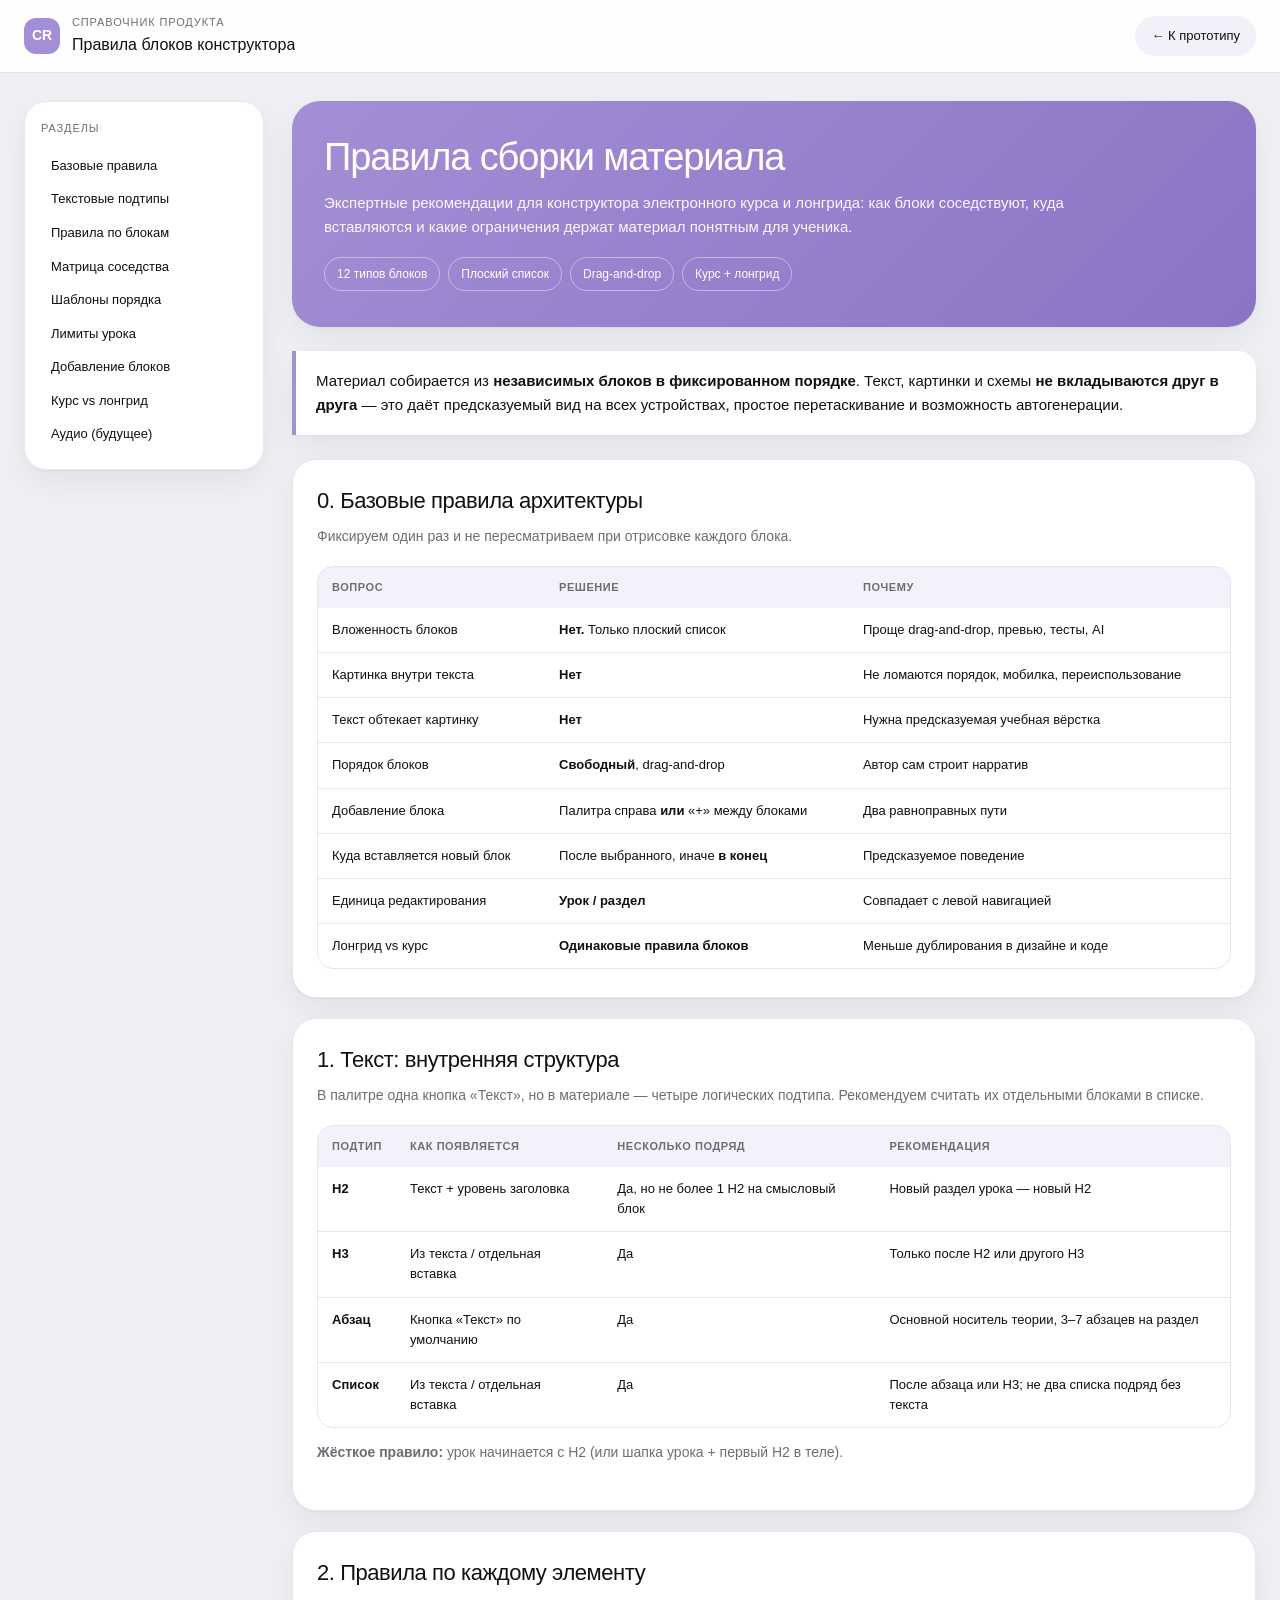
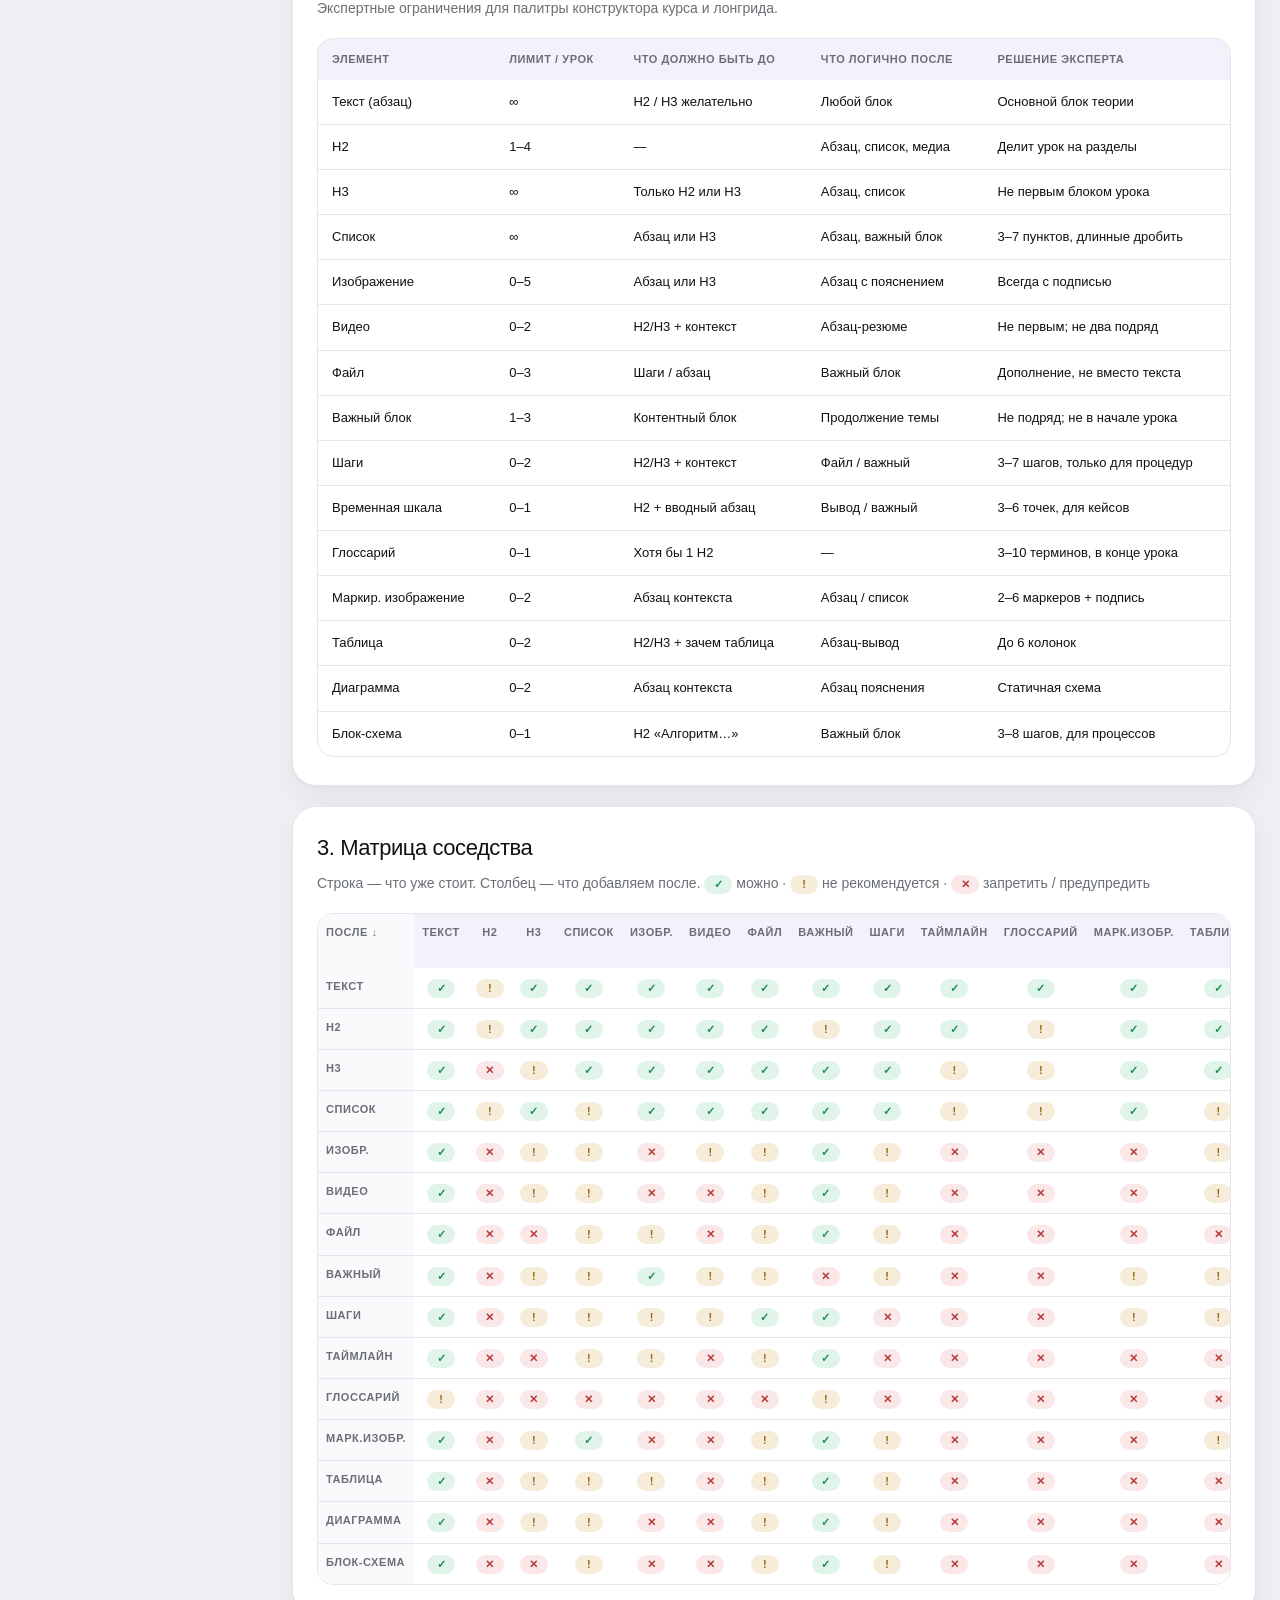
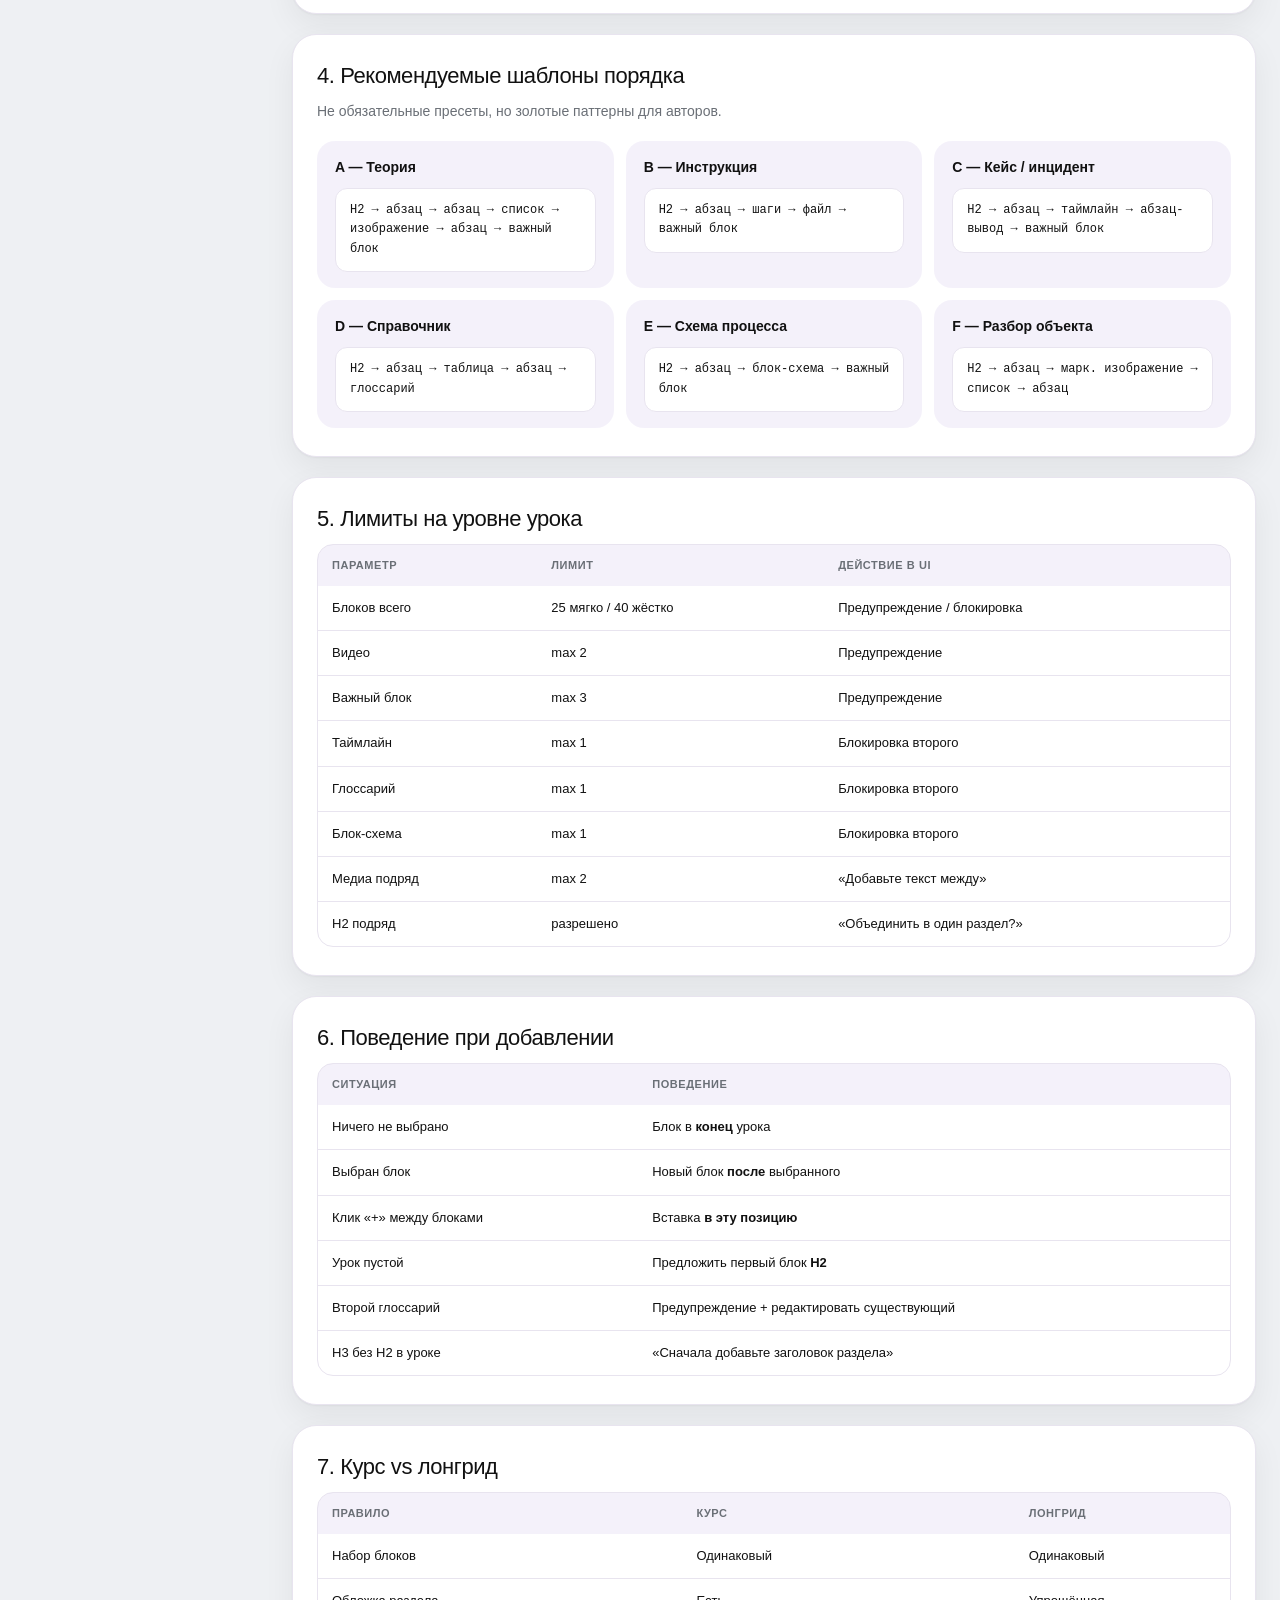
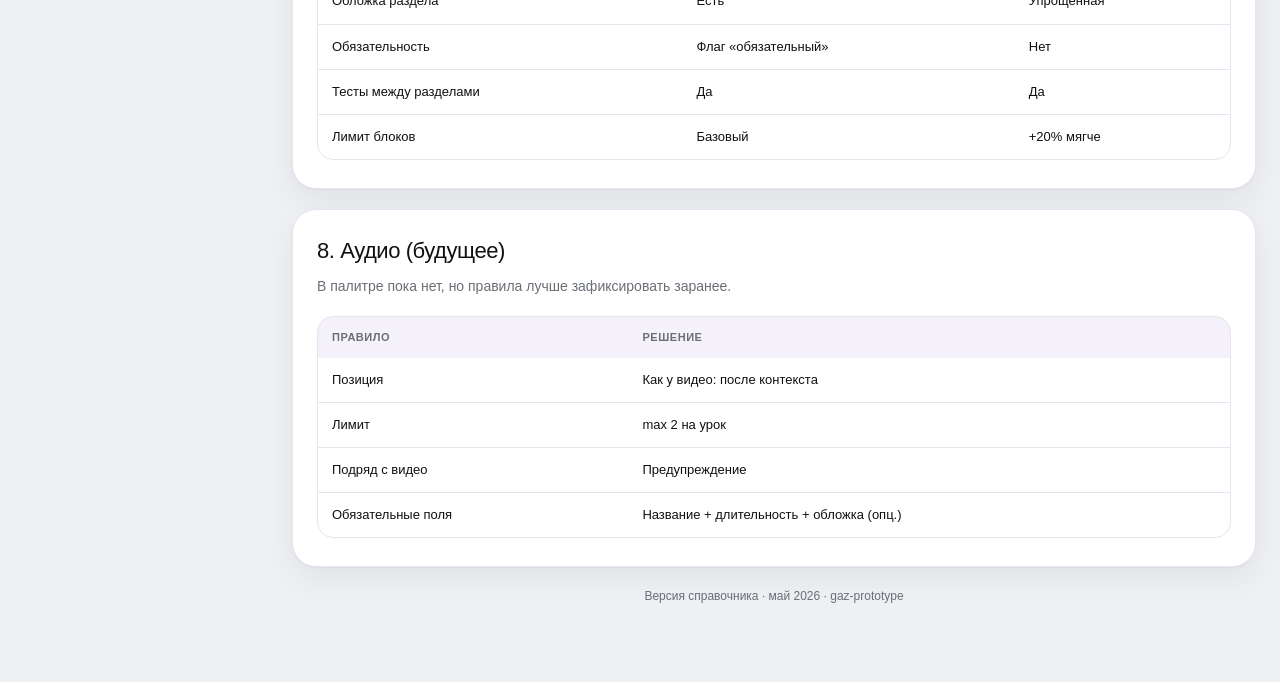
==== constructor-rules.html @ ed9825b8 "Add constructor block rules reference page. Standalone guide for course and longread block compositi" ====
<!doctype html>
<html lang="ru">
<head>
<meta charset="utf-8"/>
<meta name="viewport" content="width=device-width,initial-scale=1"/>
<title>Правила блоков конструктора — курс и лонгрид</title>
<link rel="stylesheet" href="constructor-rules.css"/>
</head>
<body>
<header class="cr-top">
  <div class="cr-top-inner">
    <div class="cr-brand">
      <div class="cr-logo" aria-hidden="true">CR</div>
      <div class="cr-brand-text">
        <span class="cr-kicker">Справочник продукта</span>
        <h1 class="cr-title">Правила блоков конструктора</h1>
      </div>
    </div>
    <a class="cr-back" href="prototype.html">← К прототипу</a>
  </div>
</header>

<div class="cr-layout">
  <nav class="cr-nav" aria-label="Содержание">
    <h2>Разделы</h2>
    <a href="#base">Базовые правила</a>
    <a href="#text">Текстовые подтипы</a>
    <a href="#blocks">Правила по блокам</a>
    <a href="#matrix">Матрица соседства</a>
    <a href="#patterns">Шаблоны порядка</a>
    <a href="#limits">Лимиты урока</a>
    <a href="#insert">Добавление блоков</a>
    <a href="#modes">Курс vs лонгрид</a>
    <a href="#audio">Аудио (будущее)</a>
  </nav>

  <main class="cr-main">
    <section class="cr-hero">
      <h1>Правила сборки материала</h1>
      <p>Экспертные рекомендации для конструктора электронного курса и лонгрида: как блоки соседствуют, куда вставляются и какие ограничения держат материал понятным для ученика.</p>
      <div class="cr-tags">
        <span class="cr-tag">12 типов блоков</span>
        <span class="cr-tag">Плоский список</span>
        <span class="cr-tag">Drag-and-drop</span>
        <span class="cr-tag">Курс + лонгрид</span>
      </div>
    </section>

    <blockquote class="cr-quote">
      Материал собирается из <strong>независимых блоков в фиксированном порядке</strong>. Текст, картинки и схемы <strong>не вкладываются друг в друга</strong> — это даёт предсказуемый вид на всех устройствах, простое перетаскивание и возможность автогенерации.
    </blockquote>

    <section class="cr-section" id="base">
      <h2>0. Базовые правила архитектуры</h2>
      <p class="cr-lead">Фиксируем один раз и не пересматриваем при отрисовке каждого блока.</p>
      <div class="cr-table-wrap">
        <table class="cr-table">
          <thead>
            <tr>
              <th>Вопрос</th>
              <th>Решение</th>
              <th>Почему</th>
            </tr>
          </thead>
          <tbody>
            <tr><td>Вложенность блоков</td><td><strong>Нет.</strong> Только плоский список</td><td>Проще drag-and-drop, превью, тесты, AI</td></tr>
            <tr><td>Картинка внутри текста</td><td><strong>Нет</strong></td><td>Не ломаются порядок, мобилка, переиспользование</td></tr>
            <tr><td>Текст обтекает картинку</td><td><strong>Нет</strong></td><td>Нужна предсказуемая учебная вёрстка</td></tr>
            <tr><td>Порядок блоков</td><td><strong>Свободный</strong>, drag-and-drop</td><td>Автор сам строит нарратив</td></tr>
            <tr><td>Добавление блока</td><td>Палитра справа <strong>или</strong> «+» между блоками</td><td>Два равноправных пути</td></tr>
            <tr><td>Куда вставляется новый блок</td><td>После выбранного, иначе <strong>в конец</strong></td><td>Предсказуемое поведение</td></tr>
            <tr><td>Единица редактирования</td><td><strong>Урок / раздел</strong></td><td>Совпадает с левой навигацией</td></tr>
            <tr><td>Лонгрид vs курс</td><td><strong>Одинаковые правила блоков</strong></td><td>Меньше дублирования в дизайне и коде</td></tr>
          </tbody>
        </table>
      </div>
    </section>

    <section class="cr-section" id="text">
      <h2>1. Текст: внутренняя структура</h2>
      <p class="cr-lead">В палитре одна кнопка «Текст», но в материале — четыре логических подтипа. Рекомендуем считать их отдельными блоками в списке.</p>
      <div class="cr-table-wrap">
        <table class="cr-table">
          <thead>
            <tr>
              <th>Подтип</th>
              <th>Как появляется</th>
              <th>Несколько подряд</th>
              <th>Рекомендация</th>
            </tr>
          </thead>
          <tbody>
            <tr><td><strong>H2</strong></td><td>Текст + уровень заголовка</td><td>Да, но не более 1 H2 на смысловый блок</td><td>Новый раздел урока — новый H2</td></tr>
            <tr><td><strong>H3</strong></td><td>Из текста / отдельная вставка</td><td>Да</td><td>Только после H2 или другого H3</td></tr>
            <tr><td><strong>Абзац</strong></td><td>Кнопка «Текст» по умолчанию</td><td>Да</td><td>Основной носитель теории, 3–7 абзацев на раздел</td></tr>
            <tr><td><strong>Список</strong></td><td>Из текста / отдельная вставка</td><td>Да</td><td>После абзаца или H3; не два списка подряд без текста</td></tr>
          </tbody>
        </table>
      </div>
      <p class="cr-foot" style="text-align:left;margin-top:14px"><strong>Жёсткое правило:</strong> урок начинается с H2 (или шапка урока + первый H2 в теле).</p>
    </section>

    <section class="cr-section" id="blocks">
      <h2>2. Правила по каждому элементу</h2>
      <p class="cr-lead">Экспертные ограничения для палитры конструктора курса и лонгрида.</p>
      <div class="cr-table-wrap">
        <table class="cr-table">
          <thead>
            <tr>
              <th>Элемент</th>
              <th>Лимит / урок</th>
              <th>Что должно быть до</th>
              <th>Что логично после</th>
              <th>Решение эксперта</th>
            </tr>
          </thead>
          <tbody>
            <tr><td>Текст (абзац)</td><td>∞</td><td>H2 / H3 желательно</td><td>Любой блок</td><td>Основной блок теории</td></tr>
            <tr><td>H2</td><td>1–4</td><td>—</td><td>Абзац, список, медиа</td><td>Делит урок на разделы</td></tr>
            <tr><td>H3</td><td>∞</td><td>Только H2 или H3</td><td>Абзац, список</td><td>Не первым блоком урока</td></tr>
            <tr><td>Список</td><td>∞</td><td>Абзац или H3</td><td>Абзац, важный блок</td><td>3–7 пунктов, длинные дробить</td></tr>
            <tr><td>Изображение</td><td>0–5</td><td>Абзац или H3</td><td>Абзац с пояснением</td><td>Всегда с подписью</td></tr>
            <tr><td>Видео</td><td>0–2</td><td>H2/H3 + контекст</td><td>Абзац-резюме</td><td>Не первым; не два подряд</td></tr>
            <tr><td>Файл</td><td>0–3</td><td>Шаги / абзац</td><td>Важный блок</td><td>Дополнение, не вместо текста</td></tr>
            <tr><td>Важный блок</td><td>1–3</td><td>Контентный блок</td><td>Продолжение темы</td><td>Не подряд; не в начале урока</td></tr>
            <tr><td>Шаги</td><td>0–2</td><td>H2/H3 + контекст</td><td>Файл / важный</td><td>3–7 шагов, только для процедур</td></tr>
            <tr><td>Временная шкала</td><td>0–1</td><td>H2 + вводный абзац</td><td>Вывод / важный</td><td>3–6 точек, для кейсов</td></tr>
            <tr><td>Глоссарий</td><td>0–1</td><td>Хотя бы 1 H2</td><td>—</td><td>3–10 терминов, в конце урока</td></tr>
            <tr><td>Маркир. изображение</td><td>0–2</td><td>Абзац контекста</td><td>Абзац / список</td><td>2–6 маркеров + подпись</td></tr>
            <tr><td>Таблица</td><td>0–2</td><td>H2/H3 + зачем таблица</td><td>Абзац-вывод</td><td>До 6 колонок</td></tr>
            <tr><td>Диаграмма</td><td>0–2</td><td>Абзац контекста</td><td>Абзац пояснения</td><td>Статичная схема</td></tr>
            <tr><td>Блок-схема</td><td>0–1</td><td>H2 «Алгоритм…»</td><td>Важный блок</td><td>3–8 шагов, для процессов</td></tr>
          </tbody>
        </table>
      </div>
    </section>

    <section class="cr-section" id="matrix">
      <h2>3. Матрица соседства</h2>
      <p class="cr-lead">Строка — что уже стоит. Столбец — что добавляем после. <span class="cr-pill cr-pill--ok">✓</span> можно · <span class="cr-pill cr-pill--warn">!</span> не рекомендуется · <span class="cr-pill cr-pill--no">✕</span> запретить / предупредить</p>
      <div class="cr-table-wrap">
        <table class="cr-table cr-matrix" id="matrixTable"></table>
      </div>
    </section>

    <section class="cr-section" id="patterns">
      <h2>4. Рекомендуемые шаблоны порядка</h2>
      <p class="cr-lead">Не обязательные пресеты, но золотые паттерны для авторов.</p>
      <div class="cr-cards">
        <article class="cr-card">
          <h3>A — Теория</h3>
          <div class="cr-pattern">H2 → абзац → абзац → список → изображение → абзац → важный блок</div>
        </article>
        <article class="cr-card">
          <h3>B — Инструкция</h3>
          <div class="cr-pattern">H2 → абзац → шаги → файл → важный блок</div>
        </article>
        <article class="cr-card">
          <h3>C — Кейс / инцидент</h3>
          <div class="cr-pattern">H2 → абзац → таймлайн → абзац-вывод → важный блок</div>
        </article>
        <article class="cr-card">
          <h3>D — Справочник</h3>
          <div class="cr-pattern">H2 → абзац → таблица → абзац → глоссарий</div>
        </article>
        <article class="cr-card">
          <h3>E — Схема процесса</h3>
          <div class="cr-pattern">H2 → абзац → блок-схема → важный блок</div>
        </article>
        <article class="cr-card">
          <h3>F — Разбор объекта</h3>
          <div class="cr-pattern">H2 → абзац → марк. изображение → список → абзац</div>
        </article>
      </div>
    </section>

    <section class="cr-section" id="limits">
      <h2>5. Лимиты на уровне урока</h2>
      <div class="cr-table-wrap">
        <table class="cr-table">
          <thead>
            <tr><th>Параметр</th><th>Лимит</th><th>Действие в UI</th></tr>
          </thead>
          <tbody>
            <tr><td>Блоков всего</td><td>25 мягко / 40 жёстко</td><td>Предупреждение / блокировка</td></tr>
            <tr><td>Видео</td><td>max 2</td><td>Предупреждение</td></tr>
            <tr><td>Важный блок</td><td>max 3</td><td>Предупреждение</td></tr>
            <tr><td>Таймлайн</td><td>max 1</td><td>Блокировка второго</td></tr>
            <tr><td>Глоссарий</td><td>max 1</td><td>Блокировка второго</td></tr>
            <tr><td>Блок-схема</td><td>max 1</td><td>Блокировка второго</td></tr>
            <tr><td>Медиа подряд</td><td>max 2</td><td>«Добавьте текст между»</td></tr>
            <tr><td>H2 подряд</td><td>разрешено</td><td>«Объединить в один раздел?»</td></tr>
          </tbody>
        </table>
      </div>
    </section>

    <section class="cr-section" id="insert">
      <h2>6. Поведение при добавлении</h2>
      <div class="cr-table-wrap">
        <table class="cr-table">
          <thead>
            <tr><th>Ситуация</th><th>Поведение</th></tr>
          </thead>
          <tbody>
            <tr><td>Ничего не выбрано</td><td>Блок в <strong>конец</strong> урока</td></tr>
            <tr><td>Выбран блок</td><td>Новый блок <strong>после</strong> выбранного</td></tr>
            <tr><td>Клик «+» между блоками</td><td>Вставка <strong>в эту позицию</strong></td></tr>
            <tr><td>Урок пустой</td><td>Предложить первый блок <strong>H2</strong></td></tr>
            <tr><td>Второй глоссарий</td><td>Предупреждение + редактировать существующий</td></tr>
            <tr><td>H3 без H2 в уроке</td><td>«Сначала добавьте заголовок раздела»</td></tr>
          </tbody>
        </table>
      </div>
    </section>

    <section class="cr-section" id="modes">
      <h2>7. Курс vs лонгрид</h2>
      <div class="cr-table-wrap">
        <table class="cr-table">
          <thead>
            <tr><th>Правило</th><th>Курс</th><th>Лонгрид</th></tr>
          </thead>
          <tbody>
            <tr><td>Набор блоков</td><td>Одинаковый</td><td>Одинаковый</td></tr>
            <tr><td>Обложка раздела</td><td>Есть</td><td>Упрощённая</td></tr>
            <tr><td>Обязательность</td><td>Флаг «обязательный»</td><td>Нет</td></tr>
            <tr><td>Тесты между разделами</td><td>Да</td><td>Да</td></tr>
            <tr><td>Лимит блоков</td><td>Базовый</td><td>+20% мягче</td></tr>
          </tbody>
        </table>
      </div>
    </section>

    <section class="cr-section" id="audio">
      <h2>8. Аудио (будущее)</h2>
      <p class="cr-lead">В палитре пока нет, но правила лучше зафиксировать заранее.</p>
      <div class="cr-table-wrap">
        <table class="cr-table">
          <thead>
            <tr><th>Правило</th><th>Решение</th></tr>
          </thead>
          <tbody>
            <tr><td>Позиция</td><td>Как у видео: после контекста</td></tr>
            <tr><td>Лимит</td><td>max 2 на урок</td></tr>
            <tr><td>Подряд с видео</td><td>Предупреждение</td></tr>
            <tr><td>Обязательные поля</td><td>Название + длительность + обложка (опц.)</td></tr>
          </tbody>
        </table>
      </div>
    </section>

    <p class="cr-foot">Версия справочника · май 2026 · gaz-prototype</p>
  </main>
</div>

<script src="constructor-rules.js"></script>
</body>
</html>
---- constructor-rules.css ----
:root {
  --cr-bg: #eef0f3;
  --cr-surface: #fff;
  --cr-soft: rgba(164, 142, 213, 0.12);
  --cr-line: #e8e4ef;
  --cr-text: #111;
  --cr-muted: #6a6f76;
  --cr-accent: #a48ed5;
  --cr-accent-deep: #8b74c4;
  --cr-pass: #20b26b;
  --cr-warn: #c98a1a;
  --cr-fail: #d64545;
  --cr-shadow: 0 1px 2px rgba(0, 0, 0, 0.04), 0 12px 32px rgba(0, 0, 0, 0.06);
  --cr-max: 1120px;
  --cr-sidebar: 240px;
}

* { box-sizing: border-box; }

html { scroll-behavior: smooth; }

body {
  margin: 0;
  background: var(--cr-bg);
  color: var(--cr-text);
  font-family: Verdana, Geneva, sans-serif;
  font-weight: 400;
  line-height: 1.55;
}

.cr-top {
  position: sticky;
  top: 0;
  z-index: 30;
  background: rgba(255, 255, 255, 0.92);
  backdrop-filter: blur(10px);
  border-bottom: 1px solid var(--cr-line);
}

.cr-top-inner {
  max-width: calc(var(--cr-max) + var(--cr-sidebar) + 48px);
  margin: 0 auto;
  padding: 14px 24px;
  display: flex;
  align-items: center;
  justify-content: space-between;
  gap: 16px;
}

.cr-brand {
  display: flex;
  align-items: center;
  gap: 12px;
  min-width: 0;
}

.cr-logo {
  width: 36px;
  height: 36px;
  border-radius: 12px;
  background: var(--cr-accent);
  color: #fff;
  display: grid;
  place-items: center;
  font-size: 14px;
  font-weight: 700;
  flex: 0 0 auto;
}

.cr-brand-text { min-width: 0; }

.cr-kicker {
  display: block;
  font-size: 11px;
  color: var(--cr-muted);
  text-transform: uppercase;
  letter-spacing: 0.08em;
  margin-bottom: 2px;
}

.cr-title {
  margin: 0;
  font-size: 16px;
  font-weight: 400;
  white-space: nowrap;
  overflow: hidden;
  text-overflow: ellipsis;
}

.cr-back {
  border: 0;
  background: var(--cr-soft);
  border-radius: 999px;
  padding: 10px 16px;
  font: inherit;
  font-size: 13px;
  color: var(--cr-text);
  text-decoration: none;
  white-space: nowrap;
}

.cr-back:hover { background: rgba(164, 142, 213, 0.2); }

.cr-layout {
  max-width: calc(var(--cr-max) + var(--cr-sidebar) + 48px);
  margin: 0 auto;
  padding: 28px 24px 64px;
  display: grid;
  grid-template-columns: var(--cr-sidebar) minmax(0, 1fr);
  gap: 28px;
  align-items: start;
}

.cr-nav {
  position: sticky;
  top: 76px;
  background: var(--cr-surface);
  border: 1px solid var(--cr-line);
  border-radius: 22px;
  padding: 18px 16px;
  box-shadow: var(--cr-shadow);
}

.cr-nav h2 {
  margin: 0 0 12px;
  font-size: 11px;
  font-weight: 400;
  color: var(--cr-muted);
  text-transform: uppercase;
  letter-spacing: 0.08em;
}

.cr-nav a {
  display: block;
  padding: 8px 10px;
  border-radius: 12px;
  color: var(--cr-text);
  text-decoration: none;
  font-size: 13px;
  line-height: 1.35;
}

.cr-nav a:hover { background: var(--cr-soft); }

.cr-main { min-width: 0; }

.cr-hero {
  background: linear-gradient(135deg, var(--cr-accent) 0%, var(--cr-accent-deep) 100%);
  color: #fff;
  border-radius: 28px;
  padding: 36px 32px;
  margin-bottom: 24px;
  box-shadow: var(--cr-shadow);
}

.cr-hero h1 {
  margin: 0 0 12px;
  font-size: clamp(28px, 4vw, 38px);
  font-weight: 400;
  line-height: 1.1;
  letter-spacing: -0.03em;
}

.cr-hero p {
  margin: 0;
  max-width: 760px;
  font-size: 15px;
  line-height: 1.6;
  opacity: 0.95;
}

.cr-tags {
  display: flex;
  flex-wrap: wrap;
  gap: 8px;
  margin-top: 18px;
}

.cr-tag {
  display: inline-flex;
  align-items: center;
  padding: 7px 12px;
  border: 1px solid rgba(255, 255, 255, 0.42);
  border-radius: 999px;
  font-size: 12px;
}

.cr-quote {
  background: var(--cr-surface);
  border-left: 4px solid var(--cr-accent);
  border-radius: 0 18px 18px 0;
  padding: 18px 20px;
  margin: 0 0 24px;
  box-shadow: var(--cr-shadow);
  font-size: 15px;
  line-height: 1.6;
}

.cr-section {
  background: var(--cr-surface);
  border: 1px solid var(--cr-line);
  border-radius: 24px;
  padding: 24px 24px 28px;
  margin-bottom: 20px;
  box-shadow: var(--cr-shadow);
}

.cr-section h2 {
  margin: 0 0 8px;
  font-size: 22px;
  font-weight: 400;
  letter-spacing: -0.02em;
}

.cr-section > p,
.cr-lead {
  margin: 0 0 18px;
  color: var(--cr-muted);
  font-size: 14px;
  line-height: 1.55;
}

.cr-table-wrap {
  overflow: auto;
  border: 1px solid var(--cr-line);
  border-radius: 16px;
  background: #fff;
}

table.cr-table {
  width: 100%;
  border-collapse: collapse;
  font-size: 13px;
  min-width: 640px;
}

.cr-table th,
.cr-table td {
  padding: 12px 14px;
  text-align: left;
  vertical-align: top;
  border-bottom: 1px solid var(--cr-line);
}

.cr-table th {
  background: var(--cr-soft);
  font-size: 11px;
  font-weight: 600;
  text-transform: uppercase;
  letter-spacing: 0.05em;
  color: var(--cr-muted);
}

.cr-table tr:last-child td,
.cr-table tr:last-child th { border-bottom: 0; }

.cr-table tbody tr:hover td { background: rgba(164, 142, 213, 0.05); }

.cr-matrix {
  min-width: 980px;
  font-size: 12px;
}

.cr-matrix th,
.cr-matrix td {
  text-align: center;
  padding: 10px 8px;
}

.cr-matrix th:first-child,
.cr-matrix td:first-child {
  text-align: left;
  font-weight: 600;
  background: #faf9fc;
  position: sticky;
  left: 0;
  z-index: 1;
}

.cr-pill {
  display: inline-flex;
  align-items: center;
  justify-content: center;
  min-width: 28px;
  padding: 4px 8px;
  border-radius: 999px;
  font-size: 11px;
  font-weight: 700;
  line-height: 1;
}

.cr-pill--ok { background: rgba(32, 178, 107, 0.14); color: #168a50; }
.cr-pill--warn { background: rgba(201, 138, 26, 0.16); color: #9a6a12; }
.cr-pill--no { background: rgba(214, 69, 69, 0.12); color: #b53a3a; }

.cr-cards {
  display: grid;
  grid-template-columns: repeat(auto-fit, minmax(260px, 1fr));
  gap: 12px;
}

.cr-card {
  background: var(--cr-soft);
  border-radius: 18px;
  padding: 16px 18px;
}

.cr-card h3 {
  margin: 0 0 8px;
  font-size: 14px;
  font-weight: 600;
}

.cr-card p,
.cr-card ol {
  margin: 0;
  font-size: 13px;
  color: var(--cr-muted);
  line-height: 1.5;
}

.cr-card ol {
  padding-left: 18px;
}

.cr-card li { margin-bottom: 4px; }

.cr-pattern {
  font-family: ui-monospace, SFMono-Regular, Menlo, monospace;
  font-size: 12px;
  line-height: 1.6;
  color: var(--cr-text);
  background: #fff;
  border-radius: 12px;
  padding: 12px 14px;
  margin-top: 10px;
  border: 1px solid var(--cr-line);
}

.cr-foot {
  margin-top: 8px;
  font-size: 12px;
  color: var(--cr-muted);
  text-align: center;
}

@media (max-width: 960px) {
  .cr-layout {
    grid-template-columns: 1fr;
    padding: 20px 16px 48px;
  }

  .cr-nav {
    position: static;
    display: grid;
    grid-template-columns: repeat(2, minmax(0, 1fr));
    gap: 4px;
  }

  .cr-nav h2 { grid-column: 1 / -1; }

  .cr-hero { padding: 28px 22px; }

  .cr-section { padding: 20px 18px 22px; }
}

@media (max-width: 560px) {
  .cr-nav { grid-template-columns: 1fr; }

  .cr-top-inner { padding: 12px 16px; }
}
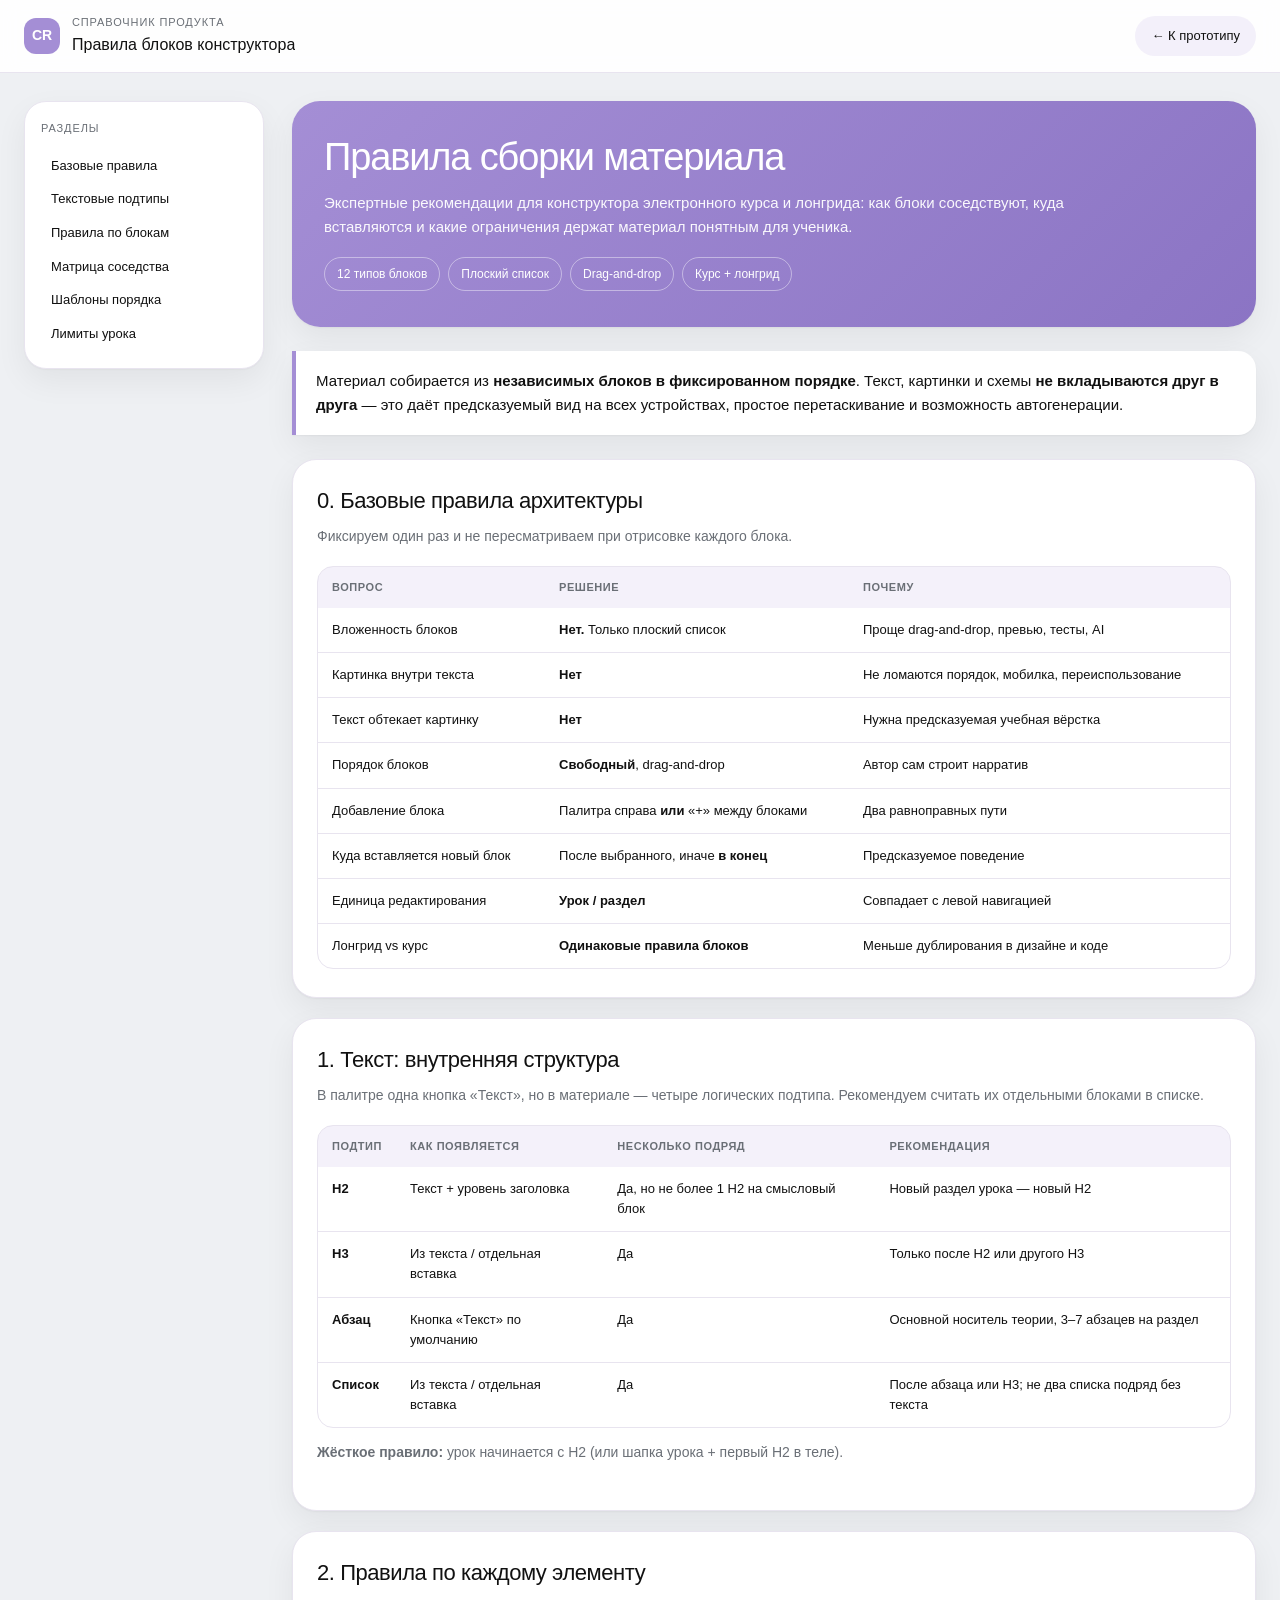
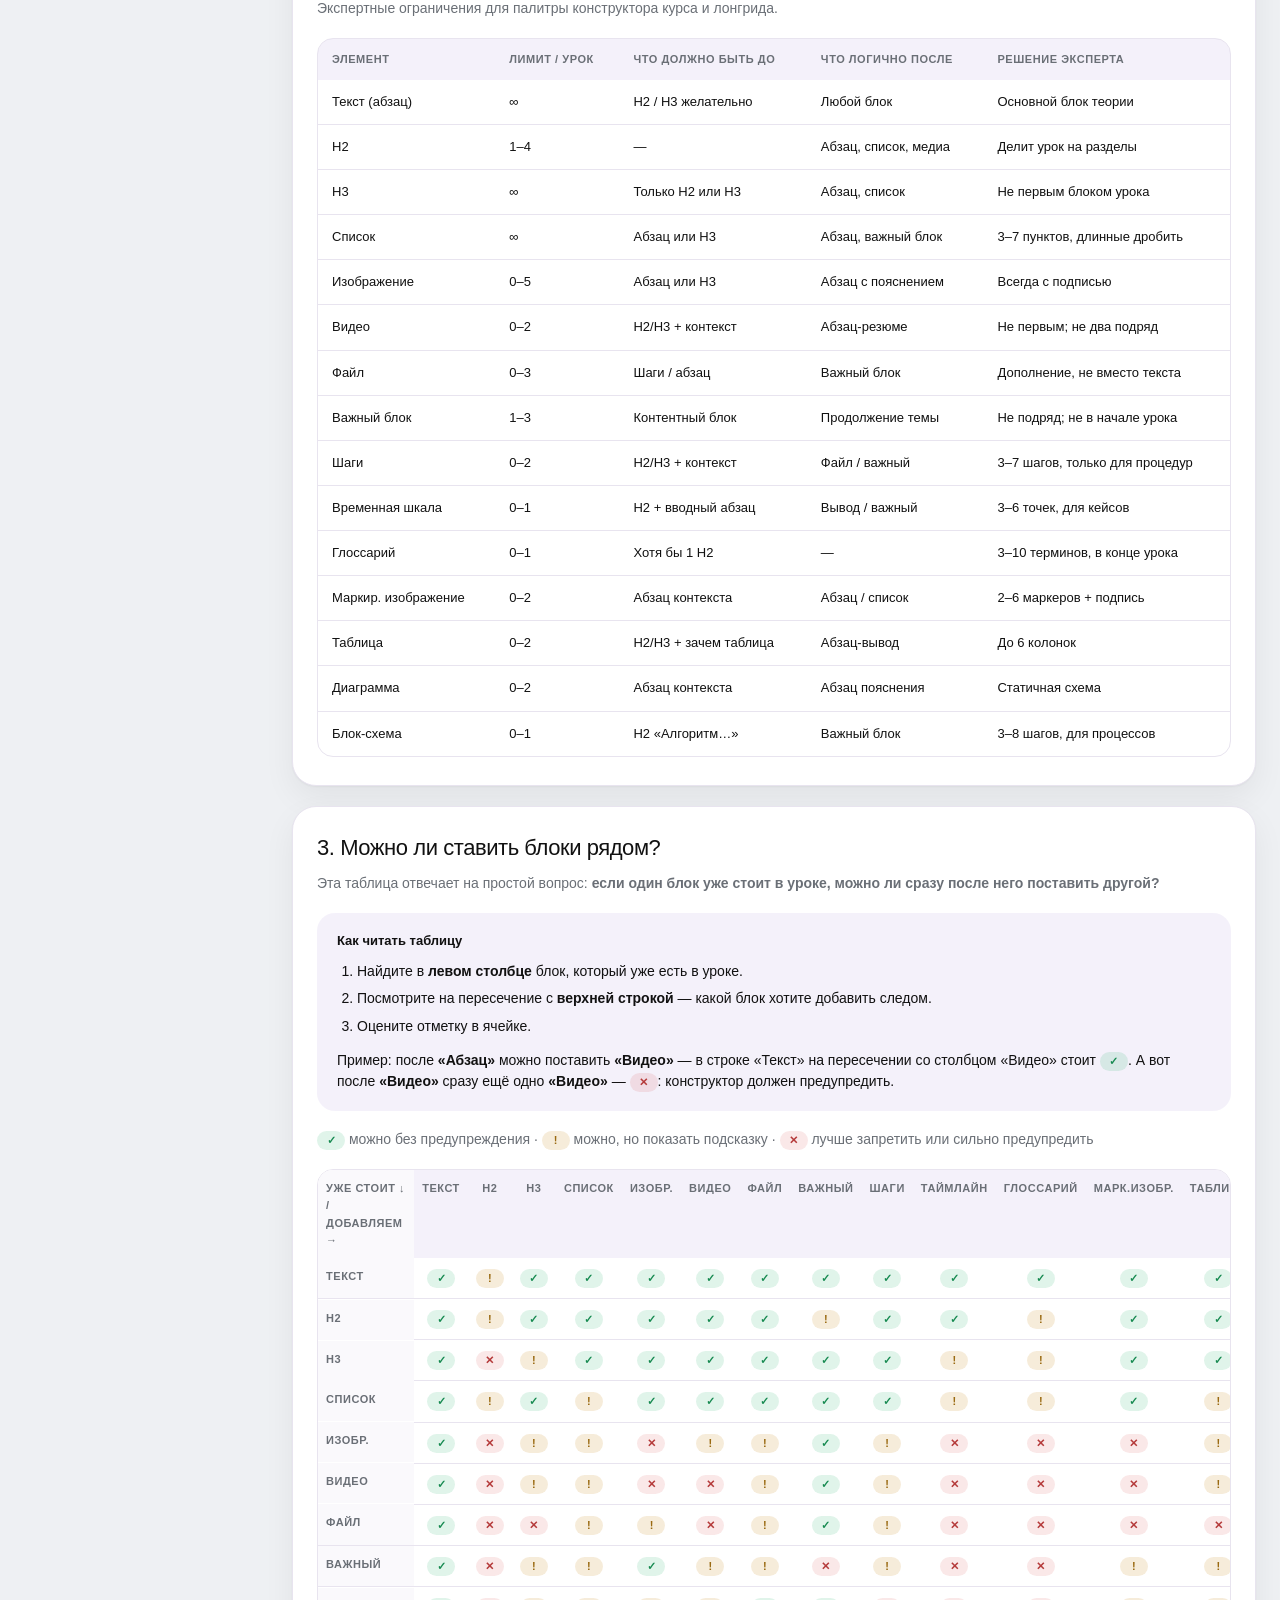
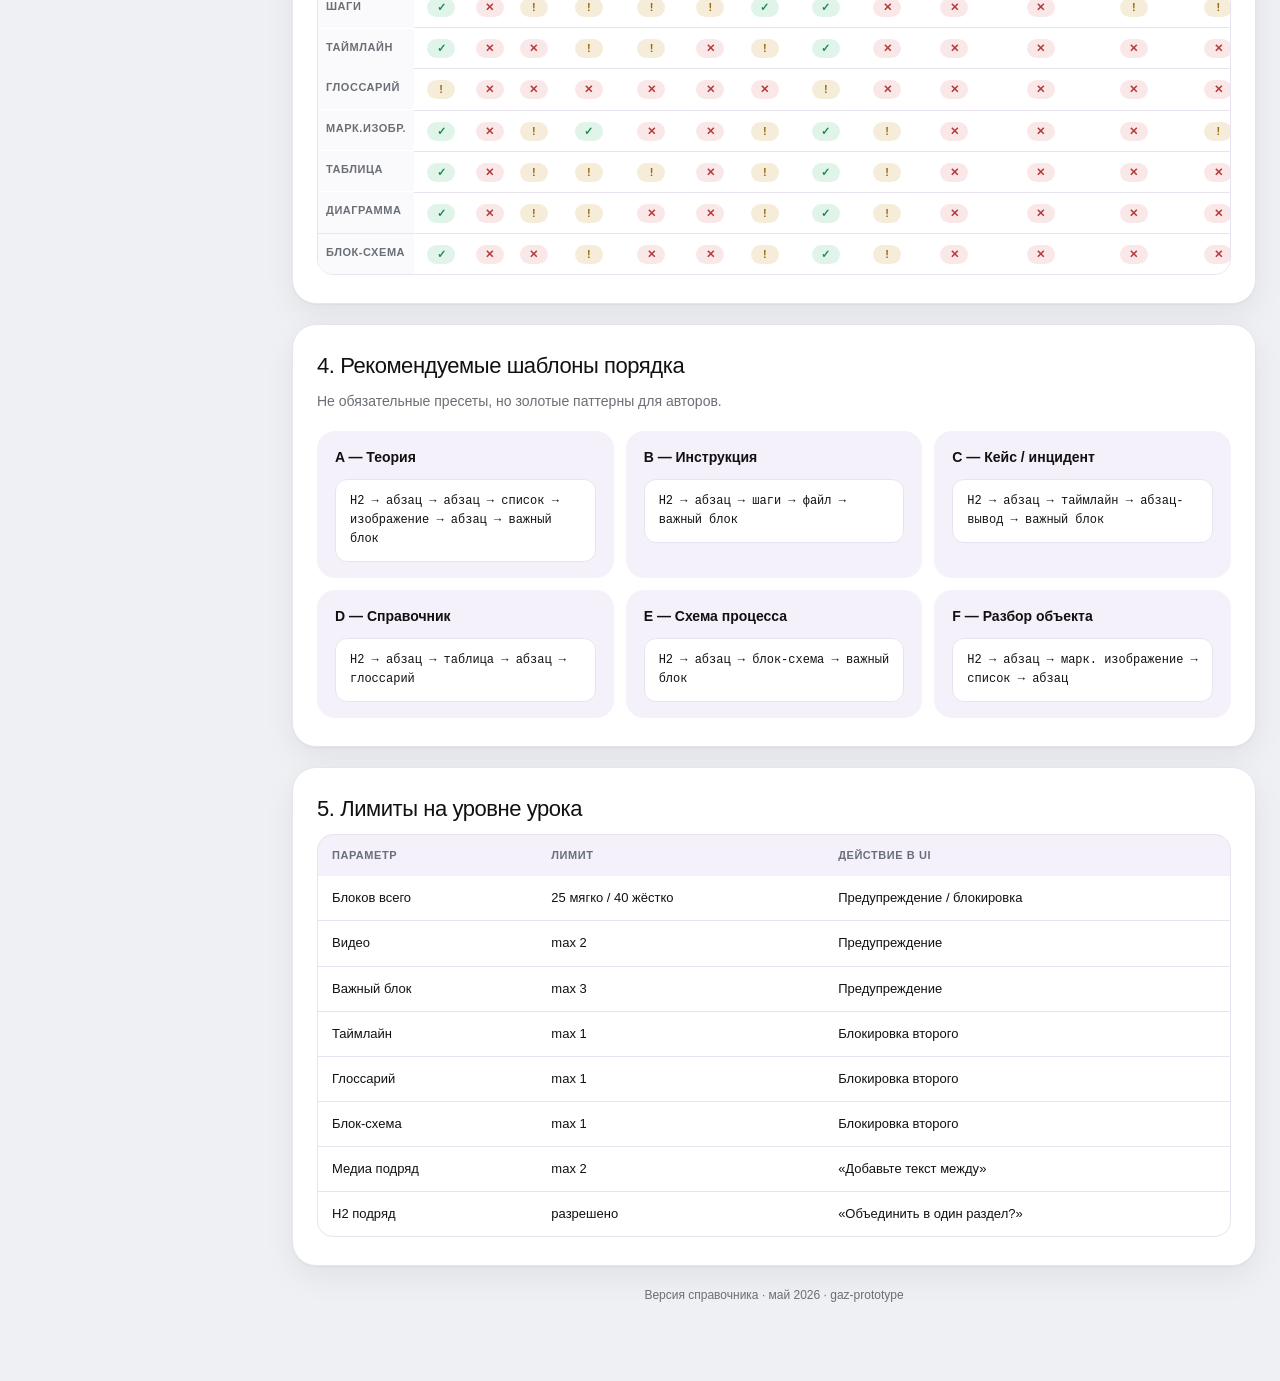
==== commit 900acc44: "Clarify adjacency matrix and trim constructor rules page. Remove sections 6–8 and add plain-language" ====
--- a/constructor-rules.html
+++ b/constructor-rules.html
@@ -29,9 +29,6 @@
     <a href="#matrix">Матрица соседства</a>
     <a href="#patterns">Шаблоны порядка</a>
     <a href="#limits">Лимиты урока</a>
-    <a href="#insert">Добавление блоков</a>
-    <a href="#modes">Курс vs лонгрид</a>
-    <a href="#audio">Аудио (будущее)</a>
   </nav>
 
   <main class="cr-main">
@@ -136,8 +133,24 @@
     </section>
 
     <section class="cr-section" id="matrix">
-      <h2>3. Матрица соседства</h2>
-      <p class="cr-lead">Строка — что уже стоит. Столбец — что добавляем после. <span class="cr-pill cr-pill--ok">✓</span> можно · <span class="cr-pill cr-pill--warn">!</span> не рекомендуется · <span class="cr-pill cr-pill--no">✕</span> запретить / предупредить</p>
+      <h2>3. Можно ли ставить блоки рядом?</h2>
+      <p class="cr-lead">Эта таблица отвечает на простой вопрос: <strong>если один блок уже стоит в уроке, можно ли сразу после него поставить другой?</strong></p>
+
+      <div class="cr-example">
+        <p class="cr-example-title">Как читать таблицу</p>
+        <ol>
+          <li>Найдите в <strong>левом столбце</strong> блок, который уже есть в уроке.</li>
+          <li>Посмотрите на пересечение с <strong>верхней строкой</strong> — какой блок хотите добавить следом.</li>
+          <li>Оцените отметку в ячейке.</li>
+        </ol>
+        <p class="cr-example-sample">Пример: после <strong>«Абзац»</strong> можно поставить <strong>«Видео»</strong> — в строке «Текст» на пересечении со столбцом «Видео» стоит <span class="cr-pill cr-pill--ok">✓</span>. А вот после <strong>«Видео»</strong> сразу ещё одно <strong>«Видео»</strong> — <span class="cr-pill cr-pill--no">✕</span>: конструктор должен предупредить.</p>
+      </div>
+
+      <p class="cr-lead">
+        <span class="cr-pill cr-pill--ok">✓</span> можно без предупреждения ·
+        <span class="cr-pill cr-pill--warn">!</span> можно, но показать подсказку ·
+        <span class="cr-pill cr-pill--no">✕</span> лучше запретить или сильно предупредить
+      </p>
       <div class="cr-table-wrap">
         <table class="cr-table cr-matrix" id="matrixTable"></table>
       </div>
@@ -195,61 +208,6 @@
       </div>
     </section>
 
-    <section class="cr-section" id="insert">
-      <h2>6. Поведение при добавлении</h2>
-      <div class="cr-table-wrap">
-        <table class="cr-table">
-          <thead>
-            <tr><th>Ситуация</th><th>Поведение</th></tr>
-          </thead>
-          <tbody>
-            <tr><td>Ничего не выбрано</td><td>Блок в <strong>конец</strong> урока</td></tr>
-            <tr><td>Выбран блок</td><td>Новый блок <strong>после</strong> выбранного</td></tr>
-            <tr><td>Клик «+» между блоками</td><td>Вставка <strong>в эту позицию</strong></td></tr>
-            <tr><td>Урок пустой</td><td>Предложить первый блок <strong>H2</strong></td></tr>
-            <tr><td>Второй глоссарий</td><td>Предупреждение + редактировать существующий</td></tr>
-            <tr><td>H3 без H2 в уроке</td><td>«Сначала добавьте заголовок раздела»</td></tr>
-          </tbody>
-        </table>
-      </div>
-    </section>
-
-    <section class="cr-section" id="modes">
-      <h2>7. Курс vs лонгрид</h2>
-      <div class="cr-table-wrap">
-        <table class="cr-table">
-          <thead>
-            <tr><th>Правило</th><th>Курс</th><th>Лонгрид</th></tr>
-          </thead>
-          <tbody>
-            <tr><td>Набор блоков</td><td>Одинаковый</td><td>Одинаковый</td></tr>
-            <tr><td>Обложка раздела</td><td>Есть</td><td>Упрощённая</td></tr>
-            <tr><td>Обязательность</td><td>Флаг «обязательный»</td><td>Нет</td></tr>
-            <tr><td>Тесты между разделами</td><td>Да</td><td>Да</td></tr>
-            <tr><td>Лимит блоков</td><td>Базовый</td><td>+20% мягче</td></tr>
-          </tbody>
-        </table>
-      </div>
-    </section>
-
-    <section class="cr-section" id="audio">
-      <h2>8. Аудио (будущее)</h2>
-      <p class="cr-lead">В палитре пока нет, но правила лучше зафиксировать заранее.</p>
-      <div class="cr-table-wrap">
-        <table class="cr-table">
-          <thead>
-            <tr><th>Правило</th><th>Решение</th></tr>
-          </thead>
-          <tbody>
-            <tr><td>Позиция</td><td>Как у видео: после контекста</td></tr>
-            <tr><td>Лимит</td><td>max 2 на урок</td></tr>
-            <tr><td>Подряд с видео</td><td>Предупреждение</td></tr>
-            <tr><td>Обязательные поля</td><td>Название + длительность + обложка (опц.)</td></tr>
-          </tbody>
-        </table>
-      </div>
-    </section>
-
     <p class="cr-foot">Версия справочника · май 2026 · gaz-prototype</p>
   </main>
 </div>
--- a/constructor-rules.css
+++ b/constructor-rules.css
@@ -325,6 +325,35 @@
 
 .cr-card li { margin-bottom: 4px; }
 
+.cr-example {
+  background: var(--cr-soft);
+  border-radius: 18px;
+  padding: 18px 20px;
+  margin-bottom: 18px;
+}
+
+.cr-example-title {
+  margin: 0 0 10px;
+  font-size: 13px;
+  font-weight: 600;
+}
+
+.cr-example ol {
+  margin: 0 0 12px;
+  padding-left: 20px;
+  font-size: 14px;
+  line-height: 1.55;
+}
+
+.cr-example li { margin-bottom: 6px; }
+
+.cr-example-sample {
+  margin: 0;
+  font-size: 14px;
+  line-height: 1.55;
+  color: var(--cr-text);
+}
+
 .cr-pattern {
   font-family: ui-monospace, SFMono-Regular, Menlo, monospace;
   font-size: 12px;
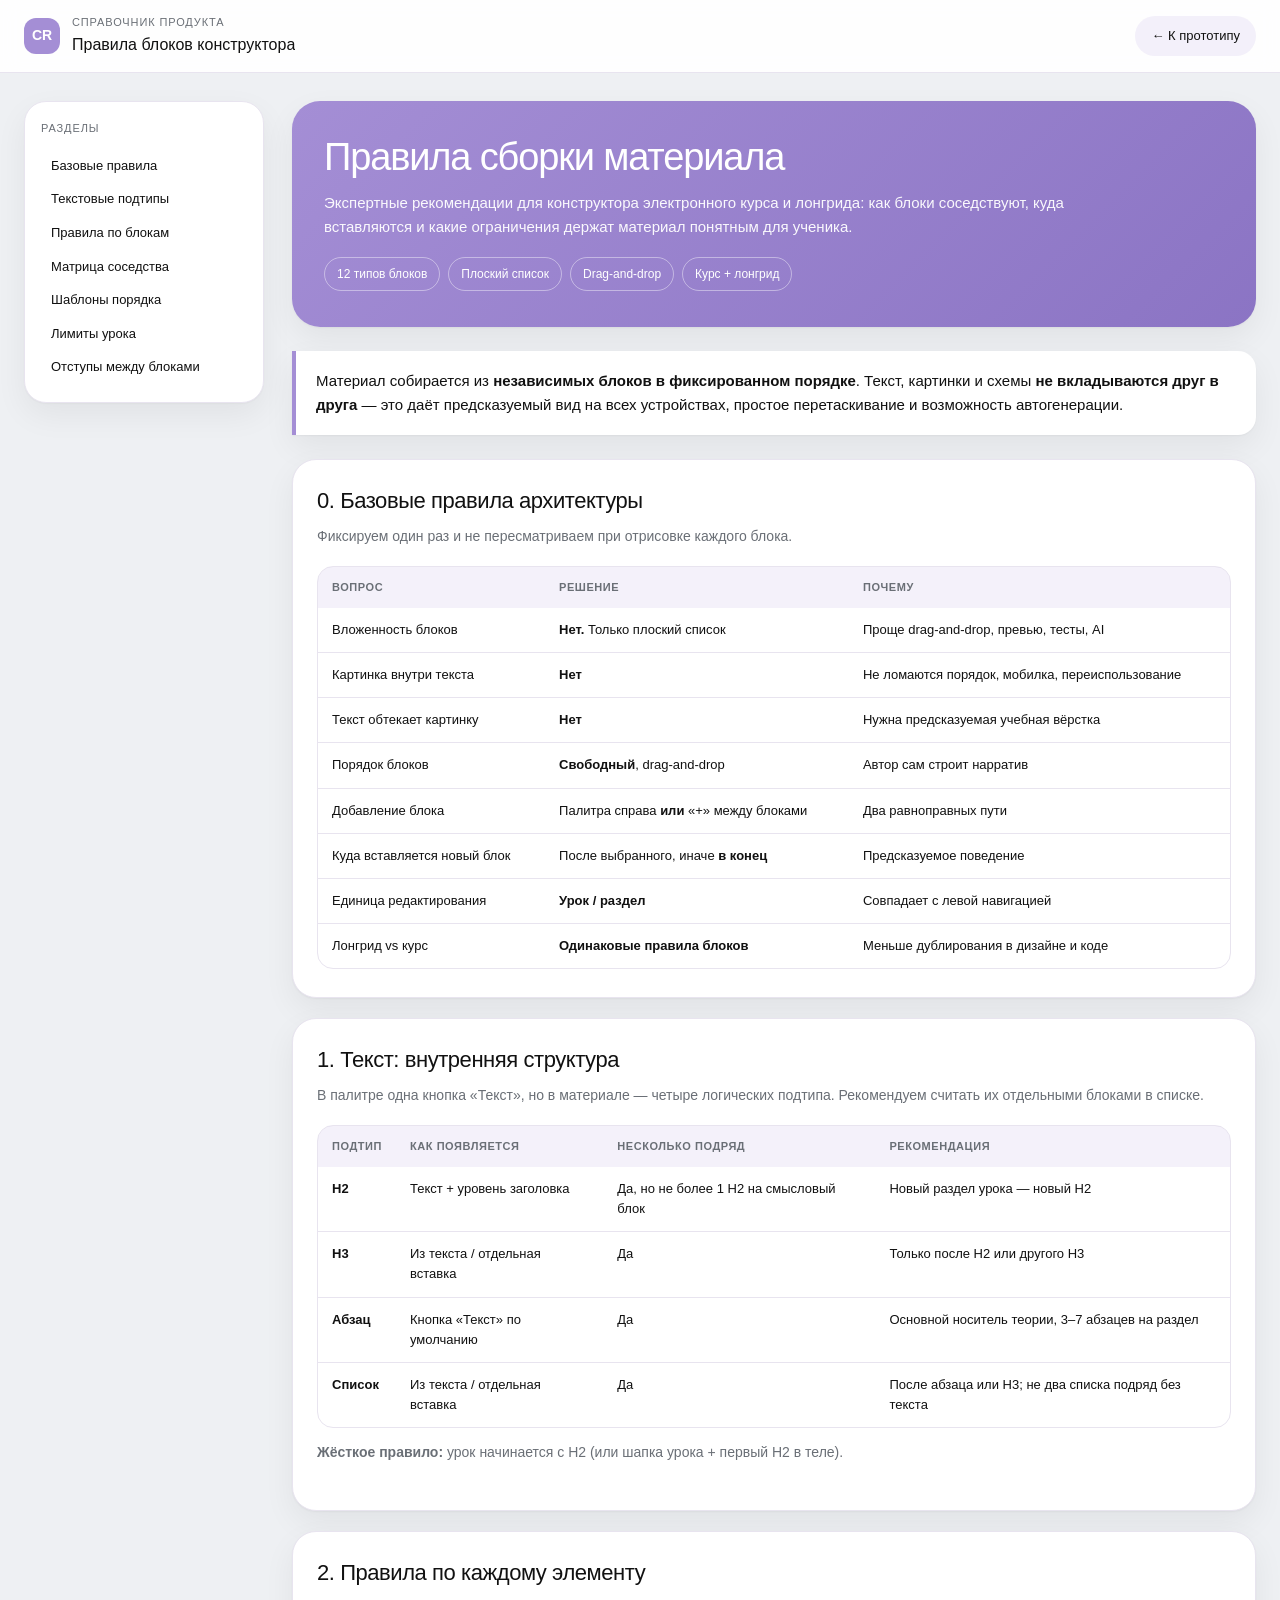
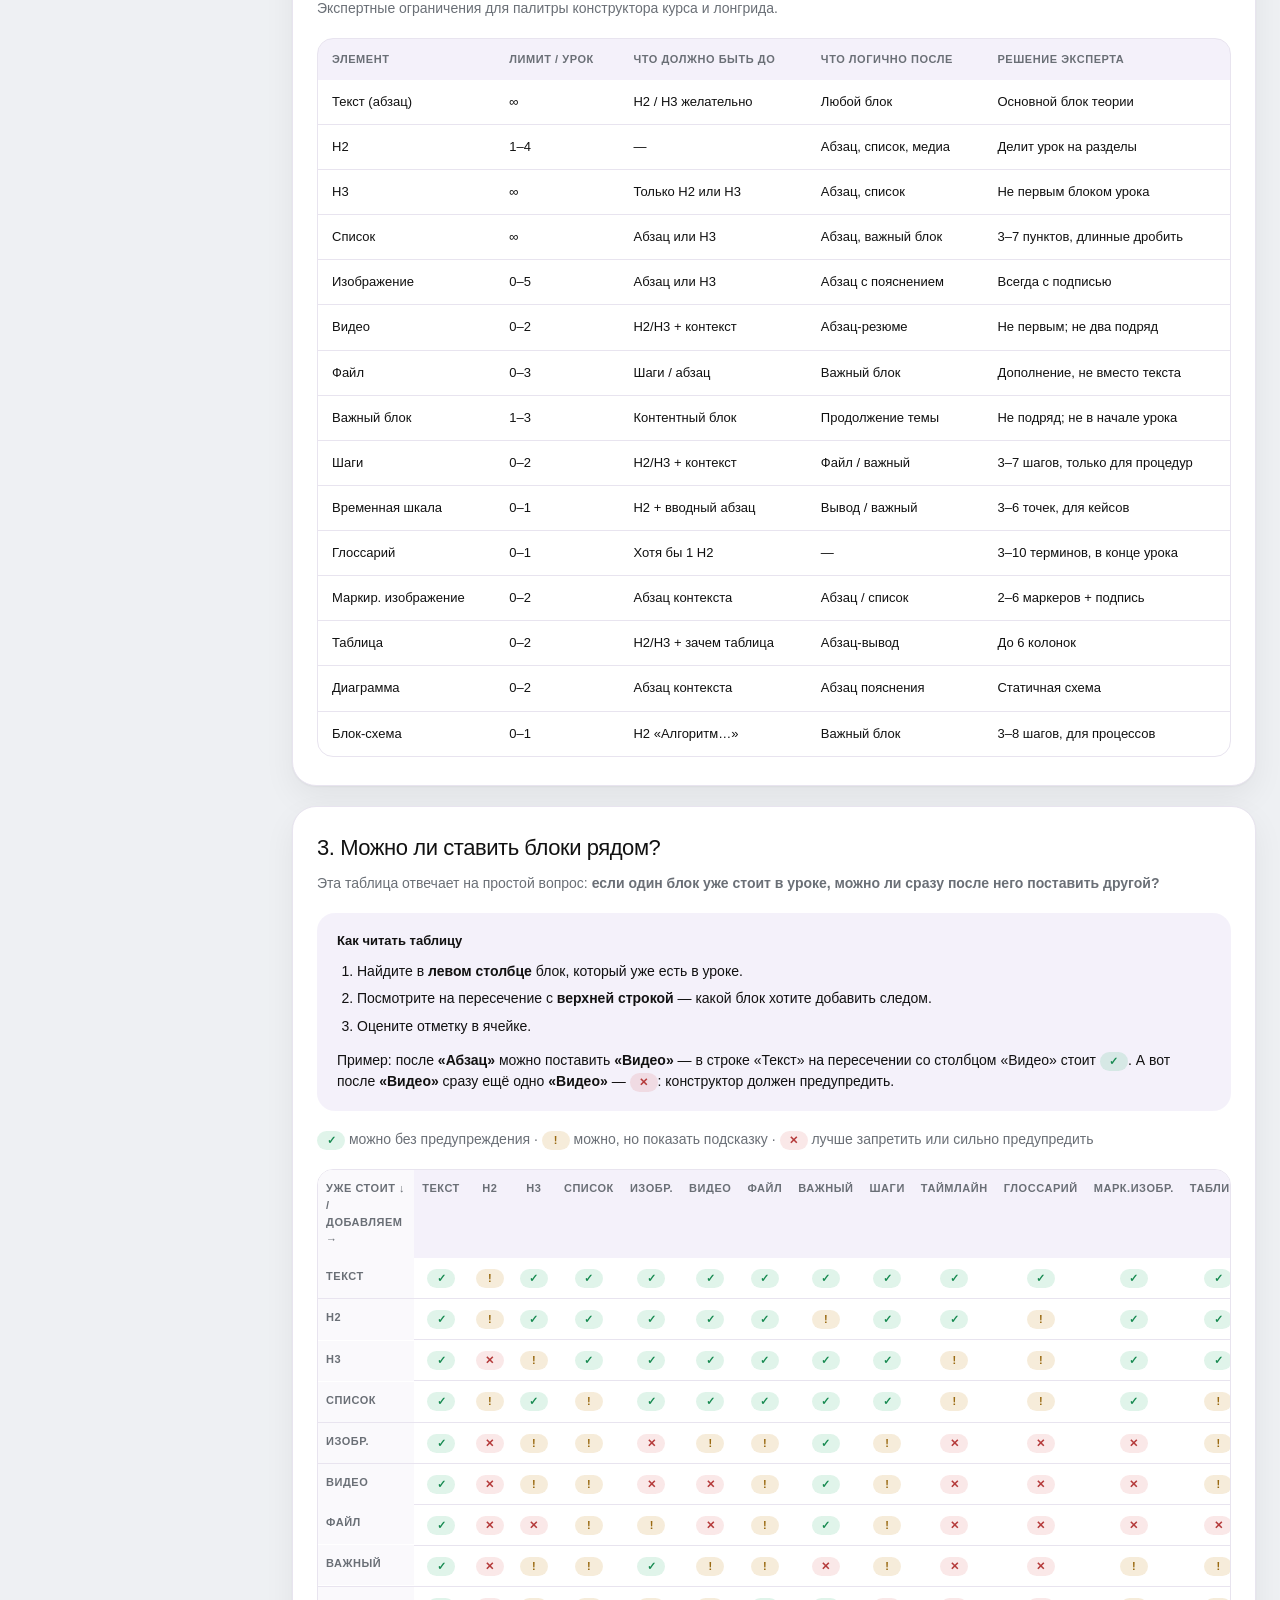
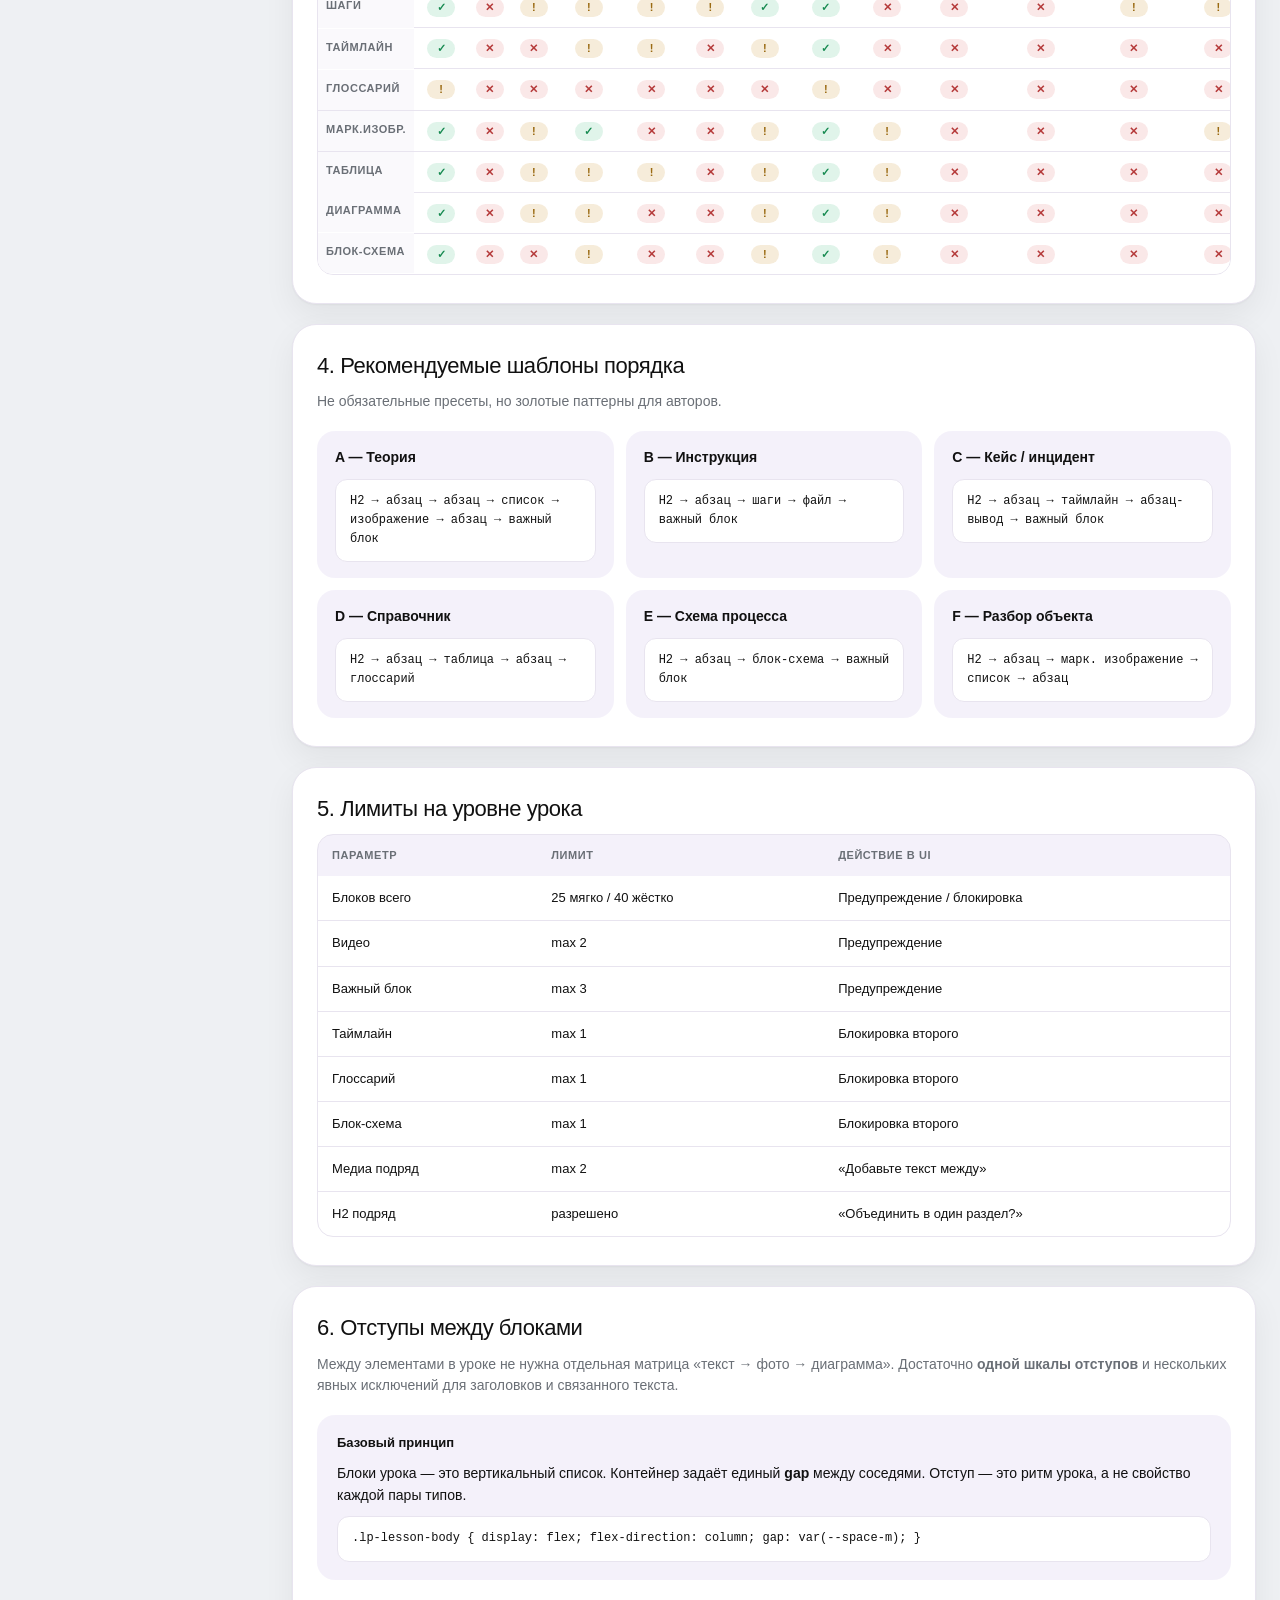
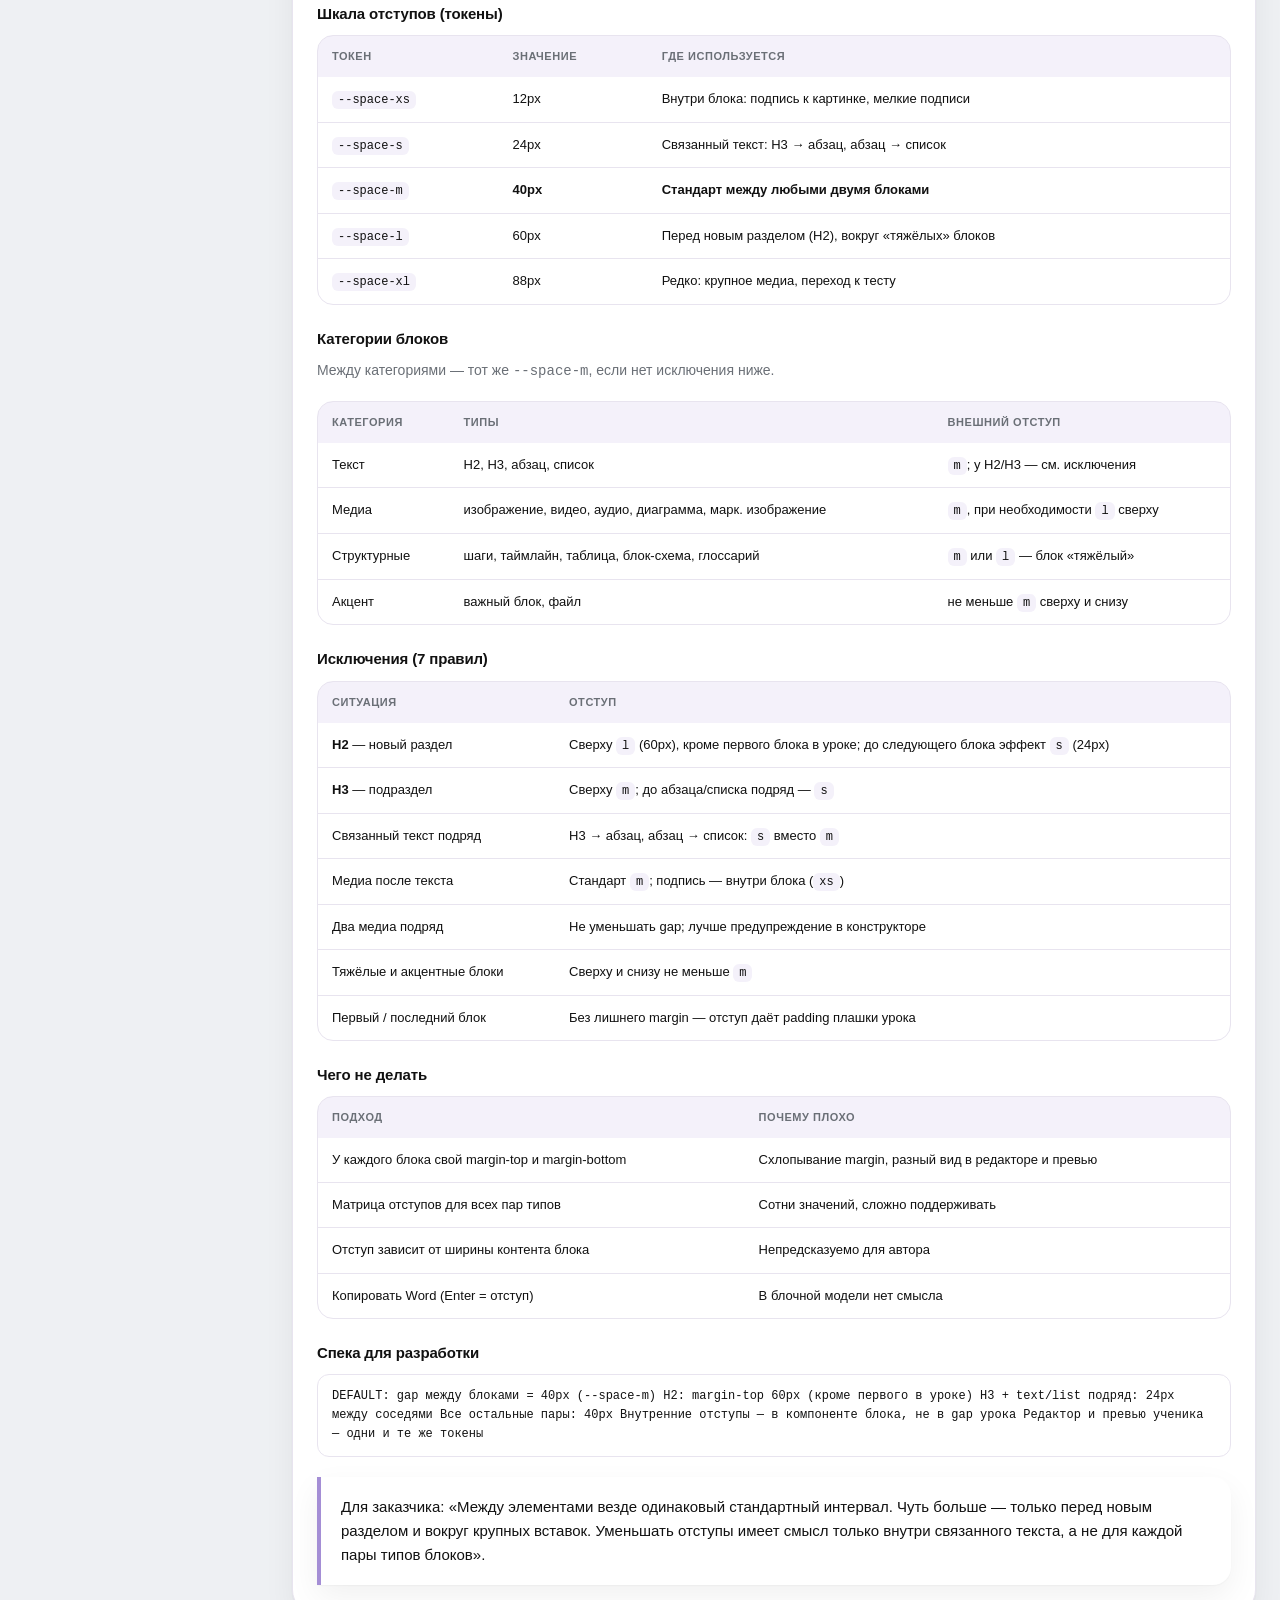
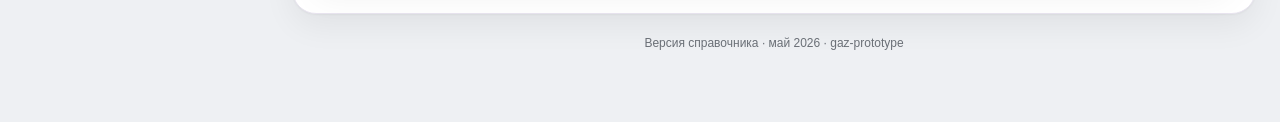
==== commit 56ad3a40: "Add rules handbook link from course preview with return navigation. Include spacing rules section up" ====
--- a/constructor-rules.html
+++ b/constructor-rules.html
@@ -4,7 +4,7 @@
 <meta charset="utf-8"/>
 <meta name="viewport" content="width=device-width,initial-scale=1"/>
 <title>Правила блоков конструктора — курс и лонгрид</title>
-<link rel="stylesheet" href="constructor-rules.css"/>
+<link rel="stylesheet" href="constructor-rules.css?v=3"/>
 </head>
 <body>
 <header class="cr-top">
@@ -16,7 +16,10 @@
         <h1 class="cr-title">Правила блоков конструктора</h1>
       </div>
     </div>
-    <a class="cr-back" href="prototype.html">← К прототипу</a>
+    <div class="cr-top-actions">
+      <a class="cr-back cr-back--preview is-hidden" id="crBackPreview" href="course-preview.html">← К превью</a>
+      <a class="cr-back" href="prototype.html">← К прототипу</a>
+    </div>
   </div>
 </header>
 
@@ -29,6 +32,7 @@
     <a href="#matrix">Матрица соседства</a>
     <a href="#patterns">Шаблоны порядка</a>
     <a href="#limits">Лимиты урока</a>
+    <a href="#spacing">Отступы между блоками</a>
   </nav>
 
   <main class="cr-main">
@@ -208,10 +212,100 @@
       </div>
     </section>
 
+    <section class="cr-section" id="spacing">
+      <h2>6. Отступы между блоками</h2>
+      <p class="cr-lead">Между элементами в уроке не нужна отдельная матрица «текст → фото → диаграмма». Достаточно <strong>одной шкалы отступов</strong> и нескольких явных исключений для заголовков и связанного текста.</p>
+
+      <div class="cr-example">
+        <p class="cr-example-title">Базовый принцип</p>
+        <p class="cr-example-sample">Блоки урока — это вертикальный список. Контейнер задаёт единый <strong>gap</strong> между соседями. Отступ — это ритм урока, а не свойство каждой пары типов.</p>
+        <div class="cr-pattern">.lp-lesson-body { display: flex; flex-direction: column; gap: var(--space-m); }</div>
+      </div>
+
+      <h3 class="cr-subhead">Шкала отступов (токены)</h3>
+      <div class="cr-table-wrap">
+        <table class="cr-table">
+          <thead>
+            <tr><th>Токен</th><th>Значение</th><th>Где используется</th></tr>
+          </thead>
+          <tbody>
+            <tr><td><code>--space-xs</code></td><td>12px</td><td>Внутри блока: подпись к картинке, мелкие подписи</td></tr>
+            <tr><td><code>--space-s</code></td><td>24px</td><td>Связанный текст: H3 → абзац, абзац → список</td></tr>
+            <tr><td><code>--space-m</code></td><td><strong>40px</strong></td><td><strong>Стандарт между любыми двумя блоками</strong></td></tr>
+            <tr><td><code>--space-l</code></td><td>60px</td><td>Перед новым разделом (H2), вокруг «тяжёлых» блоков</td></tr>
+            <tr><td><code>--space-xl</code></td><td>88px</td><td>Редко: крупное медиа, переход к тесту</td></tr>
+          </tbody>
+        </table>
+      </div>
+
+      <h3 class="cr-subhead">Категории блоков</h3>
+      <p class="cr-lead">Между категориями — тот же <code>--space-m</code>, если нет исключения ниже.</p>
+      <div class="cr-table-wrap">
+        <table class="cr-table">
+          <thead>
+            <tr><th>Категория</th><th>Типы</th><th>Внешний отступ</th></tr>
+          </thead>
+          <tbody>
+            <tr><td>Текст</td><td>H2, H3, абзац, список</td><td><code>m</code>; у H2/H3 — см. исключения</td></tr>
+            <tr><td>Медиа</td><td>изображение, видео, аудио, диаграмма, марк. изображение</td><td><code>m</code>, при необходимости <code>l</code> сверху</td></tr>
+            <tr><td>Структурные</td><td>шаги, таймлайн, таблица, блок-схема, глоссарий</td><td><code>m</code> или <code>l</code> — блок «тяжёлый»</td></tr>
+            <tr><td>Акцент</td><td>важный блок, файл</td><td>не меньше <code>m</code> сверху и снизу</td></tr>
+          </tbody>
+        </table>
+      </div>
+
+      <h3 class="cr-subhead">Исключения (7 правил)</h3>
+      <div class="cr-table-wrap">
+        <table class="cr-table">
+          <thead>
+            <tr><th>Ситуация</th><th>Отступ</th></tr>
+          </thead>
+          <tbody>
+            <tr><td><strong>H2</strong> — новый раздел</td><td>Сверху <code>l</code> (60px), кроме первого блока в уроке; до следующего блока эффект <code>s</code> (24px)</td></tr>
+            <tr><td><strong>H3</strong> — подраздел</td><td>Сверху <code>m</code>; до абзаца/списка подряд — <code>s</code></td></tr>
+            <tr><td>Связанный текст подряд</td><td>H3 → абзац, абзац → список: <code>s</code> вместо <code>m</code></td></tr>
+            <tr><td>Медиа после текста</td><td>Стандарт <code>m</code>; подпись — внутри блока (<code>xs</code>)</td></tr>
+            <tr><td>Два медиа подряд</td><td>Не уменьшать gap; лучше предупреждение в конструкторе</td></tr>
+            <tr><td>Тяжёлые и акцентные блоки</td><td>Сверху и снизу не меньше <code>m</code></td></tr>
+            <tr><td>Первый / последний блок</td><td>Без лишнего margin — отступ даёт padding плашки урока</td></tr>
+          </tbody>
+        </table>
+      </div>
+
+      <h3 class="cr-subhead">Чего не делать</h3>
+      <div class="cr-table-wrap">
+        <table class="cr-table">
+          <thead>
+            <tr><th>Подход</th><th>Почему плохо</th></tr>
+          </thead>
+          <tbody>
+            <tr><td>У каждого блока свой margin-top и margin-bottom</td><td>Схлопывание margin, разный вид в редакторе и превью</td></tr>
+            <tr><td>Матрица отступов для всех пар типов</td><td>Сотни значений, сложно поддерживать</td></tr>
+            <tr><td>Отступ зависит от ширины контента блока</td><td>Непредсказуемо для автора</td></tr>
+            <tr><td>Копировать Word (Enter = отступ)</td><td>В блочной модели нет смысла</td></tr>
+          </tbody>
+        </table>
+      </div>
+
+      <h3 class="cr-subhead">Спека для разработки</h3>
+      <div class="cr-pattern">DEFAULT: gap между блоками = 40px (--space-m)
+
+H2: margin-top 60px (кроме первого в уроке)
+H3 + text/list подряд: 24px между соседями
+Все остальные пары: 40px
+
+Внутренние отступы — в компоненте блока, не в gap урока
+Редактор и превью ученика — одни и те же токены</div>
+
+      <blockquote class="cr-quote" style="margin-top:20px;margin-bottom:0">
+        Для заказчика: «Между элементами везде одинаковый стандартный интервал. Чуть больше — только перед новым разделом и вокруг крупных вставок. Уменьшать отступы имеет смысл только внутри связанного текста, а не для каждой пары типов блоков».
+      </blockquote>
+    </section>
+
     <p class="cr-foot">Версия справочника · май 2026 · gaz-prototype</p>
   </main>
 </div>
 
-<script src="constructor-rules.js"></script>
+<script src="constructor-rules.js?v=2"></script>
 </body>
 </html>
--- a/constructor-rules.css
+++ b/constructor-rules.css
@@ -101,6 +101,26 @@
 
 .cr-back:hover { background: rgba(164, 142, 213, 0.2); }
 
+.cr-top-actions {
+  display: flex;
+  align-items: center;
+  gap: 8px;
+  flex-wrap: wrap;
+  justify-content: flex-end;
+}
+
+.cr-back--preview {
+  background: var(--cr-accent);
+  color: #fff;
+}
+
+.cr-back--preview:hover {
+  background: var(--cr-accent-deep);
+  color: #fff;
+}
+
+.cr-back.is-hidden { display: none; }
+
 .cr-layout {
   max-width: calc(var(--cr-max) + var(--cr-sidebar) + 48px);
   margin: 0 auto;
@@ -218,6 +238,21 @@
   color: var(--cr-muted);
   font-size: 14px;
   line-height: 1.55;
+}
+
+.cr-subhead {
+  margin: 22px 0 10px;
+  font-size: 15px;
+  font-weight: 600;
+  letter-spacing: -0.01em;
+}
+
+.cr-table code {
+  font-family: ui-monospace, SFMono-Regular, Menlo, monospace;
+  font-size: 12px;
+  background: var(--cr-soft);
+  padding: 2px 6px;
+  border-radius: 6px;
 }
 
 .cr-table-wrap {
